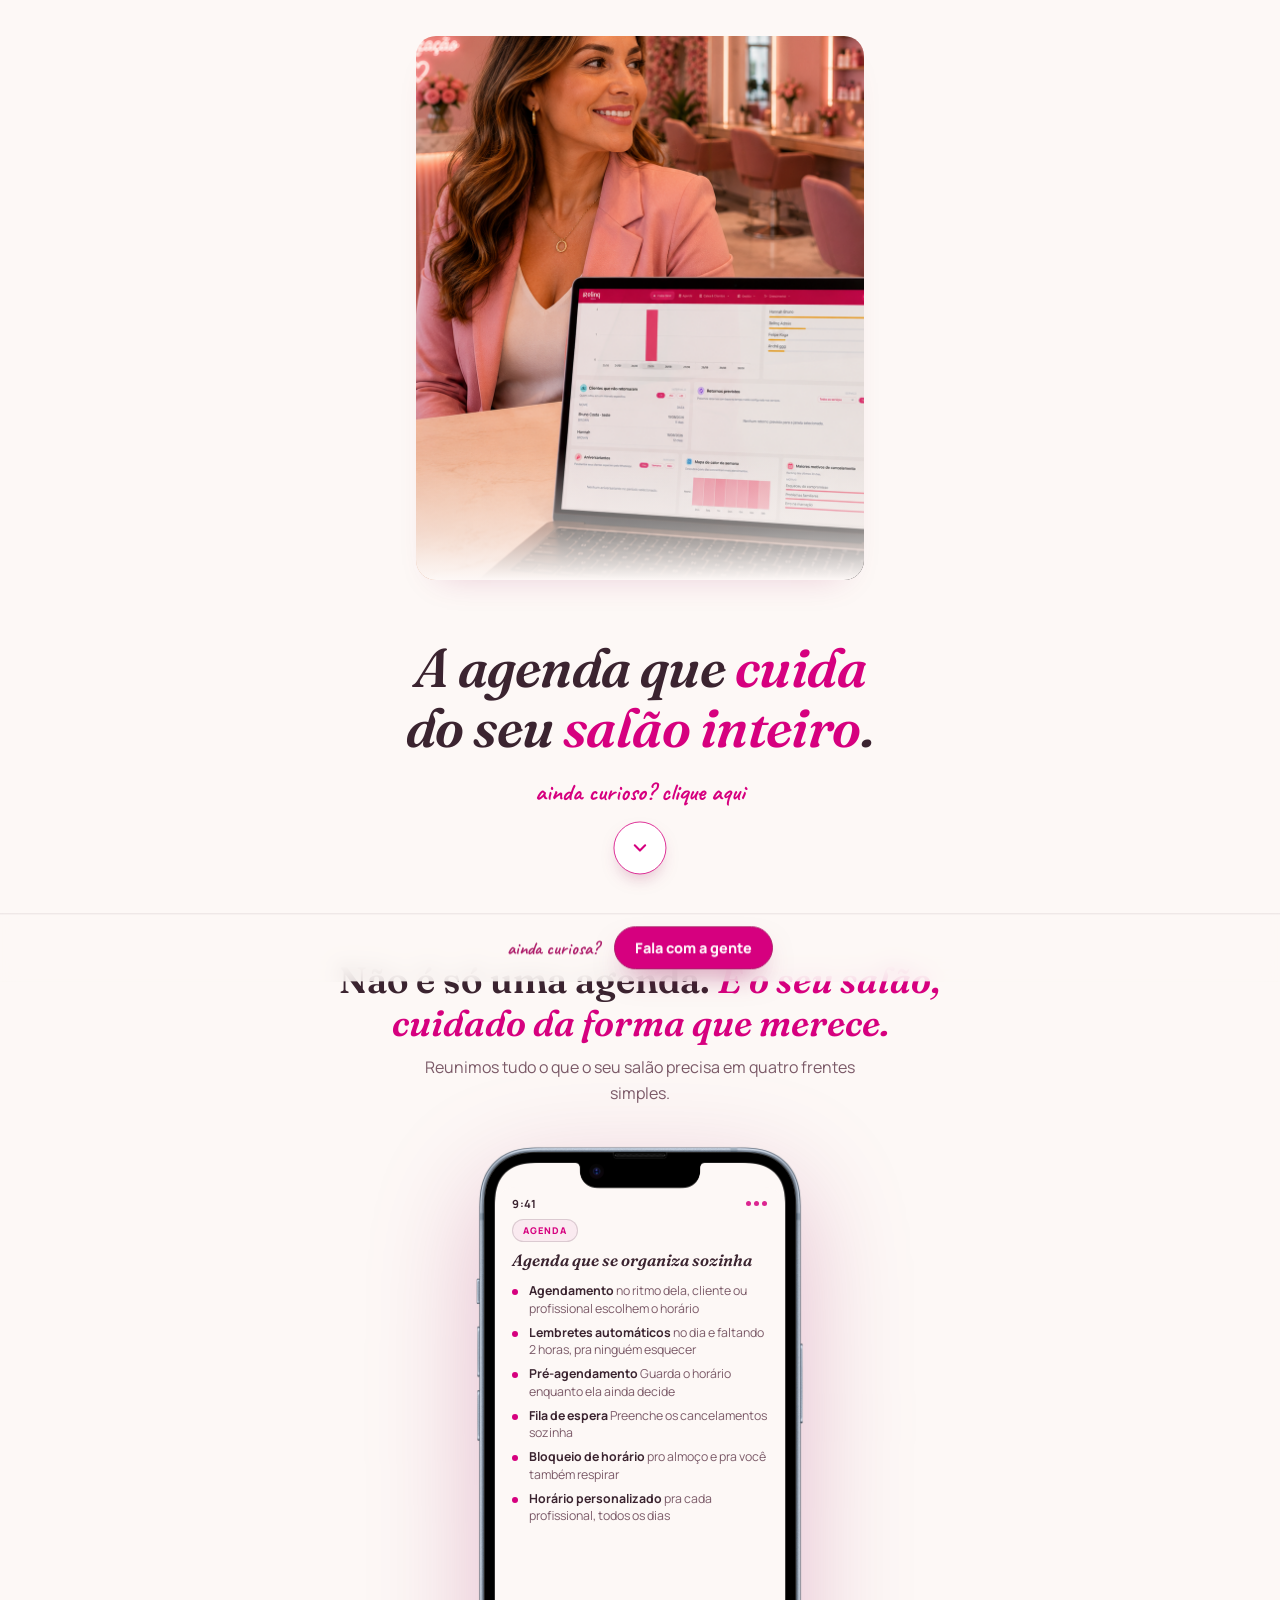
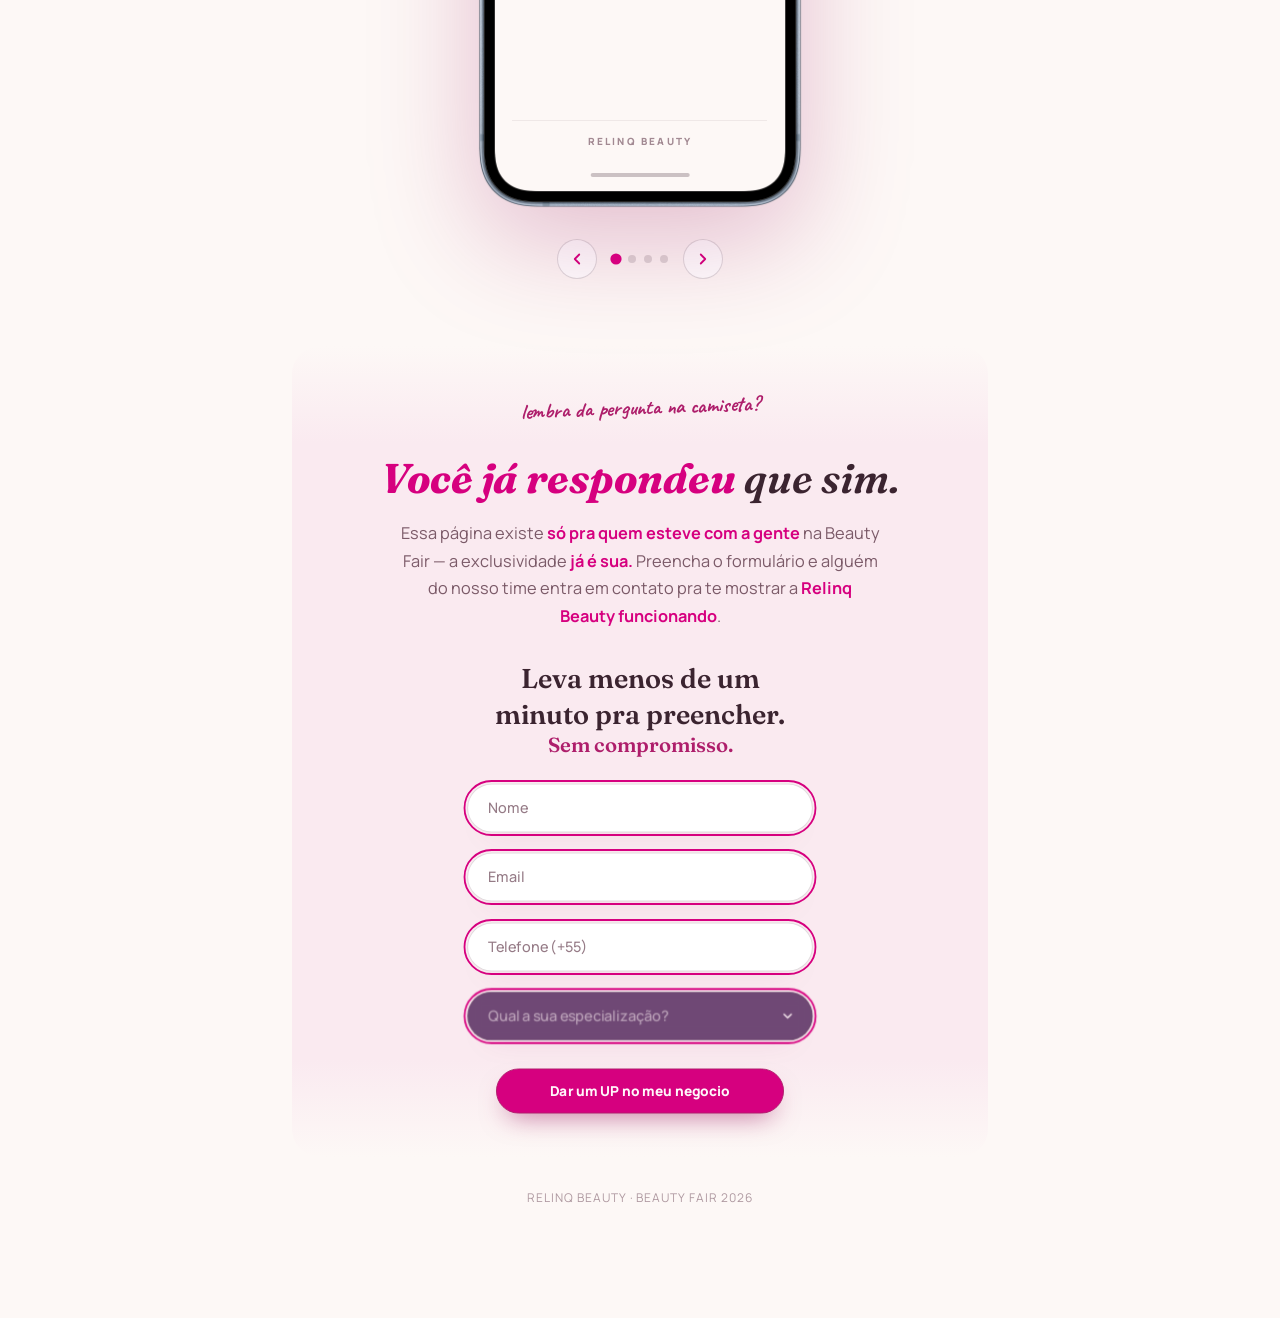
==== index.html @ 8ad6039d "formulario" ====
<!DOCTYPE html>
<html lang="pt-BR">
<head>
  <meta charset="UTF-8">
  <meta name="viewport" content="width=device-width, initial-scale=1.0">
  <title>Tá Curioso?</title>
  <link rel="preconnect" href="https://fonts.googleapis.com">
  <link rel="preconnect" href="https://fonts.gstatic.com" crossorigin>
  <link href="https://fonts.googleapis.com/css2?family=Fraunces:ital,wght@0,500;0,600;0,700;1,500;1,600&family=Caveat:wght@600;700&family=Manrope:wght@400;500;600;700;800&display=swap" rel="stylesheet">
  <link rel="stylesheet" href="style.css">
</head>
<body>

  <!-- ============ HERO ============ -->
  <header class="hero">
    <div class="hero-media">
      <img src="assets/hero.png" alt="Profissional de beleza sorrindo num salão rosa, com o painel da Relinq Beauty aberto no notebook" />
    </div>

    <div class="hero-copy">
      <h1>A agenda que <em>cuida</em> do seu <em>salão inteiro</em>.</h1>

      <div class="scroll-cue-group">
        <p class="scroll-cue-label">ainda curioso? clique aqui</p>
        <button type="button" class="scroll-cue" aria-label="Rolar para a próxima seção">
          <span class="arrow" aria-hidden="true">
            <svg width="26" height="26" viewBox="0 0 24 24" fill="none"><path d="M6 9L12 15L18 9" stroke="currentColor" stroke-width="2.4" stroke-linecap="round" stroke-linejoin="round"/></svg>
          </span>
        </button>
      </div>
    </div>
  </header>

  <div class="page">

    <!-- ============ FEATURES — grade de 4 cartões ============ -->
    <main>
      <section class="features">
        <div class="section-head">
          <h2>Não é só uma agenda. <em>É o seu salão, cuidado da forma que merece.</em></h2>
          <p>Reunimos tudo o que o seu salão precisa em quatro frentes simples. </p>
        </div>

        <div class="phone-wrap">
          <div class="phone" aria-label="Carrossel de telas do app Relinq Beauty">
            <div class="phone-screen">
              <div class="carousel-track">

                <!-- Tela 1 — Agenda -->
                <article class="slide" aria-roledescription="slide" aria-label="1 de 4 — Agenda">
                  <div class="slide-status">
                    <span>9:41</span>
                    <span class="slide-status-dots" aria-hidden="true"><i></i><i></i><i></i></span>
                  </div>
                  <div class="slide-body">
                    <span class="slide-tag">Agenda</span>
                    <h3>Agenda que se organiza sozinha</h3>
                    <ul class="menu-list">
                      <li><span class="dot"></span><span><strong>Agendamento</strong> no ritmo dela, cliente ou profissional escolhem o horário</span></li>
                      <li><span class="dot"></span><span><strong>Lembretes automáticos</strong> no dia e faltando 2 horas, pra ninguém esquecer</span></li>
                      <li><span class="dot"></span><span><strong>Pré-agendamento</strong> Guarda o horário enquanto ela ainda decide</span></li>
                      <li><span class="dot"></span><span><strong>Fila de espera</strong> Preenche os cancelamentos sozinha</span></li>
                      <li><span class="dot"></span><span><strong>Bloqueio de horário</strong> pro almoço e pra você também respirar</span></li>
                      <li><span class="dot"></span><span><strong>Horário personalizado</strong> pra cada profissional, todos os dias</span></li>
                    </ul>
                  </div>
                  <p class="slide-foot">Relinq Beauty</p>
                </article>

                <!-- Tela 2 — Financeiro -->
                <article class="slide" aria-roledescription="slide" aria-label="2 de 4 — Financeiro">
                  <div class="slide-status">
                    <span>9:41</span>
                    <span class="slide-status-dots" aria-hidden="true"><i></i><i></i><i></i></span>
                  </div>
                  <div class="slide-body">
                    <span class="slide-tag">Financeiro</span>
                    <h3>As contas em ordem, sem esforço</h3>
                    <ul class="menu-list">
                      <li><span class="dot"></span><span><strong>Comanda</strong> detalhada, com cada atendimento e forma de pagamento</span></li>
                      <li><span class="dot"></span><span><strong>Fluxo de caixa</strong> sempre à mão, diário, semanal, mensal, sem planilha</span></li>
                      <li><span class="dot"></span><span><strong>Comissão</strong> configurada do seu jeito, com ou sem auxiliar</span></li>
                      <li><span class="dot"></span><span><strong>Preço específico</strong> por profissional, ate no mesmo serviço</span></li>
                      <li><span class="dot"></span><span><strong>Fiado</strong> sem sustos: um aviso automático lembra quem ainda deve</span></li>
                      <li><span class="dot"></span><span><strong>Sinal</strong> cobrado por QR Code, antes mesmo do horário chegar</span></li>
                    </ul>
                  </div>
                  <p class="slide-foot">Relinq Beauty</p>
                </article>

                <!-- Tela 3 — Relacionamento -->
                <article class="slide" aria-roledescription="slide" aria-label="3 de 4 — Relacionamento">
                  <div class="slide-status">
                    <span>9:41</span>
                    <span class="slide-status-dots" aria-hidden="true"><i></i><i></i><i></i></span>
                  </div>
                  <div class="slide-body">
                    <span class="slide-tag">Relacionamento</span>
                    <h3>Uma cliente que se sente cuidada</h3>
                    <ul class="menu-list">
                      <li><span class="dot"></span><span><strong>Histórico completo</strong> de cada cliente</span></li>
                      <li><span class="dot"></span><span><strong>Pedido de avaliação</strong> automático, depois do atendimento, direto no WhatsApp</span></li>
                      <li><span class="dot"></span><span><strong>Aviso de chegada</strong> discreto, sem precisar gritar pelo salão</span></li>
                      <li><span class="dot"></span><span><strong>Cupons</strong> com o nome dela, valor e validade que você escolher</span></li>
                      <li><span class="dot"></span><span><strong>Pacotes de sessões</strong>, sempre com o controle de quanto já foi usado</span></li>
                      <li><span class="dot"></span><span><strong>Fichas e formulários</strong> com assinatura digital, do jeito que preferir</span></li>
                    </ul>
                  </div>
                  <p class="slide-foot">Relinq Beauty</p>
                </article>

                <!-- Tela 4 — Gestão -->
                <article class="slide" aria-roledescription="slide" aria-label="4 de 4 — Gestão">
                  <div class="slide-status">
                    <span>9:41</span>
                    <span class="slide-status-dots" aria-hidden="true"><i></i><i></i><i></i></span>
                  </div>
                  <div class="slide-body">
                    <span class="slide-tag">Gestão</span>
                    <h3>Um salão que cresce sem perder a leveza</h3>
                    <ul class="menu-list">
                      <li><span class="dot"></span><span><strong>Perfis de acesso</strong> pra administradora, profissional e recepção</span></li>
                      <li><span class="dot"></span><span><strong>Controle de estoque</strong>, pra uso interno ou revenda</span></li>
                      <li><span class="dot"></span><span><strong>Relatórios</strong> simples de cancelamento, horário de pico e aniversariantes</span></li>
                      <li><span class="dot"></span><span><strong>Site próprio</strong> pra cliente agendar sem precisar chamar no WhatsApp</span></li>
                      <li><span class="dot"></span><span><strong>Busca rápida</strong> de cliente por nome ou telefone, direto no balcão</span></li>
                    </ul>
                  </div>
                  <p class="slide-foot">Relinq Beauty</p>
                </article>

              </div>
            </div>
            <img class="phone-frame" src="assets/iphoneMockup.png" alt="" aria-hidden="true">
          </div>

          <div class="carousel-controls">
            <button class="carousel-nav prev" type="button" aria-label="Tela anterior">
              <svg viewBox="0 0 24 24" fill="none" aria-hidden="true"><path d="M15 6L9 12L15 18" stroke="currentColor" stroke-width="2.4" stroke-linecap="round" stroke-linejoin="round"/></svg>
            </button>
            <div class="carousel-dots" aria-hidden="true"></div>
            <button class="carousel-nav next" type="button" aria-label="Próxima tela">
              <svg viewBox="0 0 24 24" fill="none" aria-hidden="true"><path d="M9 6L15 12L9 18" stroke="currentColor" stroke-width="2.4" stroke-linecap="round" stroke-linejoin="round"/></svg>
            </button>
          </div>
        </div>
      </section>

      <!-- ============ CLOSING — CTA final + formulário ============ -->
      <section class="closing" id="formulario">
        <p class="script-line">lembra da pergunta na camiseta?</p>
        <h2><em>Você já respondeu</em> que sim.</h2>
        <p>
          Essa página existe <strong>só pra quem esteve com a gente</strong> na Beauty Fair — a exclusividade <strong>já é sua.</strong>
          Preencha o formulário e alguém do nosso time entra em contato pra te mostrar a <strong>Relinq Beauty funcionando</strong>.
        </p>

        <form action="" aria-labelledby="form-title">
          <h3 class="form-title" id="form-title">Leva menos de um minuto pra preencher. <span>Sem compromisso.</span></h3>
          <ul class="form">
            <li><input type="text" placeholder="Nome" class="formField"></li>
            <li>
              <input type="email" placeholder="Email" class="formField" id="campoEmail" autocomplete="email" aria-describedby="erroEmail">
              <p class="formError" id="erroEmail" role="alert">Digite um e-mail válido pra gente conseguir te responder.</p>
            </li>
            <li><input type="tel" inputmode="tel" autocomplete="tel" maxlength="16" placeholder="Telefone (+55)" class="formField" id="campoTelefone"></li>
            <li>
              <div class="combo" id="especializacaoCombo">
                <button type="button" class="formField formSelect is-placeholder" id="especializacao"
                        aria-haspopup="listbox" aria-expanded="false"
                        aria-controls="especializacaoList" aria-label="Qual a sua especialização?">
                  <span class="comboValue">Qual a sua especialização?</span>
                </button>
                <ul class="comboList" id="especializacaoList" role="listbox" aria-label="Especializações" tabindex="-1" hidden>
                  <li class="comboOption" role="option" aria-selected="false" data-value="cabeleireiro">Cabeleireiro(a)</li>
                  <li class="comboOption" role="option" aria-selected="false" data-value="colorista">Colorista</li>
                  <li class="comboOption" role="option" aria-selected="false" data-value="barbeiro">Barbeiro(a)</li>
                  <li class="comboOption" role="option" aria-selected="false" data-value="manicure-pedicure">Manicure / Pedicure</li>
                  <li class="comboOption" role="option" aria-selected="false" data-value="nail-designer">Nail Designer</li>
                  <li class="comboOption" role="option" aria-selected="false" data-value="designer-sobrancelhas">Designer de Sobrancelhas</li>
                  <li class="comboOption" role="option" aria-selected="false" data-value="lash-designer">Lash Designer (extensão de cílios)</li>
                  <li class="comboOption" role="option" aria-selected="false" data-value="maquiador">Maquiador(a)</li>
                  <li class="comboOption" role="option" aria-selected="false" data-value="esteticista">Esteticista</li>
                  <li class="comboOption" role="option" aria-selected="false" data-value="micropigmentador">Micropigmentador(a)</li>
                  <li class="comboOption" role="option" aria-selected="false" data-value="depilador">Depilador(a)</li>
                  <li class="comboOption" role="option" aria-selected="false" data-value="massoterapeuta">Massoterapeuta</li>
                  <li class="comboOption" role="option" aria-selected="false" data-value="terapeuta-capilar">Terapeuta capilar / Tricologista</li>
                  <li class="comboOption" role="option" aria-selected="false" data-value="podologo">Podólogo(a)</li>
                  <li class="comboOption" role="option" aria-selected="false" data-value="trancista">Trancista</li>
                  <li class="comboOption" role="option" aria-selected="false" data-value="designer-penteados">Designer de Penteados</li>
                  <li class="comboOption" role="option" aria-selected="false" data-value="gestor-salao">Dono(a) / Gestor(a) de salão</li>
                  <li class="comboOption" role="option" aria-selected="false" data-value="outro">Outro</li>
                </ul>
                <input type="hidden" name="especializacao" id="especializacaoValor">
              </div>
            </li>
            <li class="especializacao-outro" hidden>
              <input type="text" placeholder="Conta pra gente: qual a sua área?" class="formField" id="especializacao-outro" aria-label="Descreva a sua especialização">
            </li>
          </ul>
          
          <button class="formBtn" type="submit" onclick="enviado(event)">Dar um UP no meu negocio</button>
        </form>
      </section>
    </main>

    <!-- ============ RODAPÉ ============ -->
    <footer class="brand">Relinq Beauty · Beauty Fair 2026</footer>
  </div>

  <!-- ============ STICKY CTA — barra fixa, some/aparece com a hero ============ -->

  <aside class="sticky-cta" aria-label="Chamada para ação">
    <span class="label">ainda curiosa?</span>
    <a class="cta-btn" href="#formulario">Fala com a gente</a>
  </aside>

  <script src="script.js"></script>
</body>
</html>
---- style.css ----
/* ---------- Design tokens (cores, fontes, sombra) ---------- */
:root {
  --paper: #FDF8F6;
  --paper-raised: #FFFFFF;
  --ink: #3B2430;
  --ink-soft: #7B5A68;
  --magenta: #D6007F;
  --magenta-deep: #AE1E6B;
  --rose-surface: #FAEAF0;
  --gold: #C6A06A;
  --line: rgba(59, 36, 48, 0.10);
  --line-strong: rgba(59, 36, 48, 0.16);
  --shadow: 0 16px 34px -22px rgba(148, 0, 79, 0.22);

  --font-display: "Fraunces", "Iowan Old Style", "Palatino Linotype", serif;
  --font-script: "Caveat", "Segoe Script", cursive;
  --font-body: "Manrope", "Segoe UI", system-ui, sans-serif;
}

/* ---------- Tema escuro (automático via SO) ---------- */
@media (prefers-color-scheme: dark) {
  :root {
    --paper: #1B0A13;
    --paper-raised: #26101C;
    --ink: #F8E9EF;
    --ink-soft: #E0B9CB;
    --magenta: #FF4FA0;
    --magenta-deep: #FF7EB6;
    --rose-surface: #33141F;
    --gold: #DDB06D;
    --line: rgba(248, 233, 239, 0.10);
    --line-strong: rgba(248, 233, 239, 0.18);
    --shadow: 0 16px 38px -20px rgba(0, 0, 0, 0.5);
  }
}

/* ---------- Reset & base ---------- */
* {
  box-sizing: border-box;
}

@media (prefers-reduced-motion: no-preference) {
  html {
    scroll-behavior: smooth;
  }
}

body {
  margin: 0;
  background: var(--paper);
  color: var(--ink);
  font-family: var(--font-body);
  -webkit-font-smoothing: antialiased;
  overflow-x: hidden;
}

/* ---------- Barra de rolagem (paleta do site) ---------- */
html {
  scrollbar-width: thin;
  scrollbar-color: var(--magenta) transparent;
}

::-webkit-scrollbar {
  width: 12px;
  height: 12px;
}

::-webkit-scrollbar-thumb {
  background: var(--magenta);
  border-radius: 999px;
  border: 3px solid transparent;
  background-clip: padding-box;
}

::-webkit-scrollbar-thumb:hover {
  background: var(--magenta-deep);
}

.page {
  max-width: 640px;
  margin: 0 auto;
  padding: 0 1.4rem 6.5rem;
  position: relative;
}

a {
  color: inherit;
}

/* ---------- Hero ---------- */
/* Ocupa exatamente uma tela (100svh) em qualquer aparelho: imagem em cima, título + seta embaixo. */
.hero {
  position: relative;
  width: 100%;
  height: 100vh;          /* fallback p/ navegadores sem svh */
  height: 100svh;
  display: flex;
  flex-direction: column;
  align-items: center;
  text-align: center;
  background: var(--paper);
  overflow: hidden;
}

/* imagem retrato: largura total no mobile, cartão centrado no desktop; encolhe se o título precisar de espaço */
.hero-media {
  position: relative;
  flex: 0 1 auto;
  width: 100%;
  height: 58vh;
  height: 58svh;
  min-height: 0;
  overflow: hidden;
}

.hero-media img {
  width: 100%;
  height: 100%;
  object-fit: cover;
  object-position: center 60%;
  display: block;
}

/* a imagem se dissolve no fundo da página */
.hero-media::after {
  content: "";
  position: absolute;
  left: 0;
  right: 0;
  bottom: 0;
  height: 24%;
  background: linear-gradient(
    to bottom,
    color-mix(in srgb, var(--paper) 0%, transparent) 0%,
    color-mix(in srgb, var(--paper) 55%, transparent) 62%,
    var(--paper) 100%
  );
  pointer-events: none;
}

/* preenche o espaço livre e não encolhe: título e seta sempre cabem; quem cede espaço é a imagem */
.hero-copy {
  position: relative;
  z-index: 2;
  flex: 1 0 auto;
  min-height: 0;
  width: 100%;
  max-width: 720px;
  margin: 0 auto;
  padding: clamp(1.1rem, 3.5vh, 2.6rem) 1.4rem calc(1.2rem + env(safe-area-inset-bottom));
  display: flex;
  flex-direction: column;
  align-items: center;
}

.hero h1 {
  font-family: var(--font-display);
  font-weight: 600;
  font-style: italic;
  /* min(…,8.2vh) só entra em telas muito baixas p/ o título não empurrar a seta pra fora */
  font-size: clamp(2.3rem, min(8vw, 8.2vh), 3.4rem);
  line-height: 1.1;
  letter-spacing: -0.01em;
  max-width: 16ch;
  margin: auto 0 0;
  text-wrap: balance;
  color: var(--ink);
}

.hero h1 em {
  color: var(--magenta);
  font-style: italic;
}

@media (prefers-reduced-motion: no-preference) {
  .hero-copy > * {
    animation: hero-in 0.7s cubic-bezier(0.16, 1, 0.3, 1) both;
  }

  .scroll-cue{
    scale: 0.8;
  }

  .scroll-cue .arrow {
    animation: bob 1.8s ease-in-out infinite;
  }
}

@keyframes hero-in {
  from {
    opacity: 0;
    transform: translateY(14px);
  }

  to {
    opacity: 1;
    transform: translateY(0);
  }
}

@keyframes bob {
  0%,
  100% {
    transform: translateY(0);
  }

  50% {
    transform: translateY(5px);
  }
}

/* seta que rola para a próxima seção — ancorada no pé da tela */
.scroll-cue-group {
  margin-top: auto;
  display: flex;
  flex-direction: column;
  align-items: center;
  gap: clamp(0.4rem, 1.6vw, 0.7rem);
}

.scroll-cue-label {
  margin: 0;
  font-family: var(--font-script);
  font-weight: 700;
  font-size: clamp(1.15rem, 4.6vw, 1.5rem);
  line-height: 1;
  color: var(--magenta);
}

.scroll-cue {
  display: inline-flex;
  align-items: center;
  justify-content: center;
  width: clamp(3.4rem, 12vw, 4.1rem);
  height: clamp(3.4rem, 12vw, 4.1rem);
  padding: 0;
  border: 1.5px solid var(--magenta);
  border-radius: 100px;
  background: var(--paper-raised);
  color: var(--magenta);
  cursor: pointer;
  box-shadow: 0 10px 26px -12px rgba(148, 0, 79, 0.4), var(--shadow);
  transition: transform 0.25s ease, color 0.25s ease, box-shadow 0.25s ease;
  -webkit-tap-highlight-color: transparent;
}

.scroll-cue:hover,
.scroll-cue:focus-visible {
  transform: translateY(3px);
  color: var(--magenta-deep);
  box-shadow: 0 14px 30px -12px rgba(148, 0, 79, 0.5), var(--shadow);
}

.scroll-cue:focus-visible {
  outline: 2px solid var(--gold);
  outline-offset: 4px;
}

.scroll-cue .arrow {
  display: inline-flex;
}

.script-line {
  font-family: var(--font-script);
  font-weight: 700;
  font-size: clamp(1.6rem, 6vw, 2.1rem);
  color: var(--magenta);
  margin: 0 0 0.3rem;
  transform: rotate(-2deg);
  scale: 1.3;
}

/* ---------- Section shared ---------- */
section {
  padding: 2.6rem 0;
}

.section-head {
  text-align: center;
  margin-bottom: 2rem;
}

.section-head h2 {
  font-family: var(--font-display);
  font-weight: 600;
  font-size: clamp(1.7rem, 5.5vw, 2.3rem);
  line-height: 1.15;
  margin: 0.5rem 0 0.7rem;
  text-wrap: balance;
}

.section-head h2 em {
  color: var(--magenta);
  font-style: italic;
}

.section-head p {
  color: var(--ink-soft);
  font-size: 1rem;
  line-height: 1.6;
  max-width: 30rem;
  margin: 0 auto;
}

/* ---------- Showcase: iPhone + carrossel de telas ---------- */
.phone-wrap {
  display: flex;
  flex-direction: column;
  align-items: center;
  gap: 1.4rem;
  opacity: 0;
  transform: translateY(16px);
  transition: opacity 0.7s ease, transform 0.6s cubic-bezier(0.16, 1, 0.3, 1);
}

.phone-wrap.is-visible {
  opacity: 1;
  transform: translateY(0);
}

@media (prefers-reduced-motion: reduce) {
  .phone-wrap {
    opacity: 1;
    transform: none;
    transition: none;
  }
}

.phone {
  position: relative;
  width: clamp(244px, 74vw, 320px);
  aspect-ratio: 1370 / 2732;
  filter: drop-shadow(0 34px 54px rgba(148, 0, 79, 0.24));
}

/* fundo cor-papel atrás da tela: preenche os cantos superiores ao redor do notch */
.phone::before {
  content: "";
  position: absolute;
  top: 3.4%;
  left: 6.6%;
  right: 6.6%;
  bottom: 3.4%;
  z-index: 0;
  border-radius: 12% / 6%;
  background: var(--paper);
}

.phone-frame {
  position: absolute;
  inset: 0;
  width: 100%;
  height: 100%;
  z-index: 3;
  pointer-events: none;
  -webkit-user-select: none;
  user-select: none;
}

/* buraco transparente da tela no PNG: medido em ~7.3% lat., 7.36% topo, 3.7% base */
.phone-screen {
  position: absolute;
  top: 7.2%;
  left: 7.3%;
  right: 7.37%;
  bottom: 3.7%;
  z-index: 1;
  overflow: hidden;
  border-radius: 7% / 3.4%;
  background: var(--paper);
}

/* indicador "home" do iOS — dá acabamento à tela */
.phone-screen::after {
  content: "";
  position: absolute;
  left: 50%;
  bottom: 2.4%;
  transform: translateX(-50%);
  width: 34%;
  height: 4px;
  border-radius: 100px;
  background: var(--ink);
  opacity: 0.26;
  pointer-events: none;
  z-index: 2;
}

.carousel-track {
  display: flex;
  height: 100%;
  overflow-x: auto;
  overflow-y: hidden;
  scroll-snap-type: x mandatory;
  -webkit-overflow-scrolling: touch;
  scrollbar-width: none;
  overscroll-behavior-x: contain;
}

.carousel-track::-webkit-scrollbar {
  display: none;
}

.slide {
  flex: 0 0 100%;
  width: 100%;
  height: 100%;
  scroll-snap-align: start;
  scroll-snap-stop: always;
  overflow-y: auto;
  scrollbar-width: none;
  background: var(--paper);
  color: var(--ink);
  display: flex;
  flex-direction: column;
}

.slide::-webkit-scrollbar {
  display: none;
}

.slide-status {
  flex-shrink: 0;
  display: flex;
  align-items: center;
  justify-content: space-between;
  padding: 0.55rem 1.1rem 0.1rem;
  font-size: 0.7rem;
  font-weight: 700;
  letter-spacing: 0.02em;
  color: var(--ink);
}

.slide-status-dots {
  display: inline-flex;
  gap: 3px;
}

.slide-status-dots i {
  display: block;
  width: 5px;
  height: 5px;
  border-radius: 50%;
  background: var(--magenta);
  opacity: 0.85;
}

.slide-body {
  padding: 0.3rem 1.1rem 1.75rem;
}

.slide-tag {
  display: inline-block;
  font-size: 0.58rem;
  font-weight: 800;
  letter-spacing: 0.1em;
  text-transform: uppercase;
  color: var(--magenta);
  background: var(--rose-surface);
  border: 1px solid var(--line-strong);
  padding: 0.26rem 0.62rem;
  border-radius: 100px;
}

.slide-body h3 {
  font-family: var(--font-display);
  font-style: italic;
  font-weight: 600;
  font-size: 1.02rem;
  line-height: 1.18;
  margin: 0.55rem 0 0.75rem;
  color: var(--ink);
}

.slide .menu-list {
  gap: 0.44rem;
}

.slide .menu-list li {
  font-size: 0.77rem;
  line-height: 1.4;
}

/* rodapé da tela: só aparece onde sobra espaço (telas maiores) */
.slide-foot {
  display: none;
  margin: auto 1.1rem 0;
  padding: 0.8rem 0 2.7rem;
  border-top: 1px solid var(--line);
  text-align: center;
  font-size: 0.62rem;
  font-weight: 800;
  letter-spacing: 0.22em;
  text-transform: uppercase;
  color: var(--ink-soft);
  opacity: 0.7;
}

@media (min-width: 600px) {
  .slide-foot {
    display: block;
  }
}

/* ---------- Controles do carrossel ---------- */
.carousel-controls {
  display: flex;
  align-items: center;
  gap: 0.95rem;
}

.carousel-dots {
  display: flex;
  gap: 0.5rem;
}

.carousel-dots button {
  width: 8px;
  height: 8px;
  padding: 0;
  border: none;
  border-radius: 50%;
  background: var(--line-strong);
  cursor: pointer;
  transition: transform 0.25s ease, background 0.25s ease;
}

.carousel-dots button[aria-current="true"] {
  background: var(--magenta);
  transform: scale(1.4);
}

.carousel-nav {
  display: inline-flex;
  align-items: center;
  justify-content: center;
  width: 2.5rem;
  height: 2.5rem;
  padding: 0;
  border: 1px solid var(--line-strong);
  border-radius: 100px;
  background: var(--paper-raised);
  color: var(--magenta);
  cursor: pointer;
  box-shadow: var(--shadow);
  transition: transform 0.2s ease, color 0.2s ease;
  -webkit-tap-highlight-color: transparent;
}

.carousel-nav svg {
  width: 18px;
  height: 18px;
}

.carousel-nav:hover {
  transform: translateY(-2px);
  color: var(--magenta-deep);
}

.carousel-nav:active {
  transform: translateY(0) scale(0.94);
}

.carousel-nav:focus-visible {
  outline: 2px solid var(--gold);
  outline-offset: 3px;
}

.menu-list {
  list-style: none;
  margin: 0;
  padding: 0;
  display: grid;
  gap: 0.55rem;
}

.menu-list li {
  display: flex;
  gap: 0.65rem;
  align-items: flex-start;
  font-size: 0.94rem;
  line-height: 1.5;
  color: var(--ink-soft);
}

.menu-list li .dot {
  width: 6px;
  height: 6px;
  border-radius: 50%;
  background: var(--magenta);
  margin-top: 0.55em;
  flex-shrink: 0;
}

.menu-list li strong {
  color: var(--ink);
  font-weight: 700;
}

/* ---------- Closing ---------- */
.closing {
  text-align: center;
  background: linear-gradient(180deg, transparent, var(--rose-surface) 12%, var(--rose-surface) 88%, transparent);
  border-radius: 28px;
  padding: 3rem 1.6rem 2.6rem;
  margin-top: 1rem;
}

.closing .script-line {
  color: var(--magenta-deep);
}

.closing h2 {
  font-family: var(--font-display);
  font-style: italic;
  font-weight: 600;
  font-size: clamp(1.9rem, 7vw, 2.6rem);
  margin: 0.4rem 0 1rem;
  text-wrap: balance;
}

.closing h2 em {
  color: var(--magenta);
  font-weight: 700;
  font-style: italic;
}

.closing p {
  color: var(--ink-soft);
  font-size: 1.02rem;
  line-height: 1.7;
  max-width: 30rem;
  margin: 0 auto 1.9rem;
}

.closing p strong {
  color: var(--magenta);
  font-weight: 700;
}

.cta-btn {
  display: inline-flex;
  align-items: center;
  gap: 0.55rem;
  background: var(--magenta);
  color: #FFF6FA;
  font-family: var(--font-body);
  font-weight: 800;
  font-size: 1.02rem;
  padding: 1rem 1.9rem;
  border-radius: 100px;
  text-decoration: none;
  border: 1px solid var(--magenta-deep);
  box-shadow: 0 14px 30px -12px rgba(148, 0, 79, 0.55);
  transition: transform 0.2s ease, box-shadow 0.2s ease;
}

.cta-btn:hover {
  transform: translateY(-2px);
  box-shadow: 0 18px 34px -12px rgba(148, 0, 79, 0.6);
}

.cta-btn:active {
  transform: translateY(0) scale(0.97);
  box-shadow: 0 10px 22px -12px rgba(148, 0, 79, 0.5);
}

.cta-btn:focus-visible {
  outline: 3px solid var(--gold);
  outline-offset: 3px;
}

.closing .form-title {
  font-family: var(--font-display);
  font-weight: 600;
  font-size: clamp(1.35rem, 4.5vw, 1.7rem);
  line-height: 1.3;
  color: var(--ink);
  max-width: 22rem;
  margin: 0.9rem auto 0.4rem;
  text-wrap: balance;
}

.closing .form-title span {
  display: block;
  font-size: 0.75em;
  color: var(--magenta-deep);
}

/* ---------- Sticky CTA ---------- */
.sticky-cta {
  position: fixed;
  left: 0;
  right: 0;
  bottom: 0;
  z-index: 20;
  display: flex;
  align-items: center;
  justify-content: center;
  gap: 0.9rem;
  padding: 0.75rem 1rem calc(0.75rem + env(safe-area-inset-bottom));
  background: color-mix(in srgb, var(--paper) 82%, transparent);
  backdrop-filter: blur(10px);
  border-top: 1px solid var(--line);
  transform: translateY(120%);
  transition: transform 0.35s cubic-bezier(0.16, 1, 0.3, 1);
}

.sticky-cta.is-visible {
  transform: translateY(0);
}

@media (prefers-reduced-motion: reduce) {
  .sticky-cta {
    transition: none;
  }
}

.sticky-cta .label {
  font-family: var(--font-script);
  font-weight: 700;
  font-size: 1.15rem;
  color: var(--magenta-deep);
  white-space: nowrap;
}

.sticky-cta .cta-btn {
  padding: 0.68rem 1.25rem;
  font-size: 0.9rem;
}

/* ---------- Rodapé ---------- */
footer.brand {
  text-align: center;
  padding: 2rem 0 0.5rem;
  font-size: 0.75rem;
  letter-spacing: 0.08em;
  text-transform: uppercase;
  color: var(--ink-soft);
  opacity: 0.6;
}

/* ---------- Responsivo (tablet e desktop) ---------- */
@media (min-width: 640px) {
  .page {
    padding-left: 2rem;
    padding-right: 2rem;
  }

  .phone {
    width: clamp(280px, 42vw, 340px);
  }

  /* a imagem retrato vira um cartão centrado, respeitando a proporção */
  .hero-media {
    width: min(84vw, 26rem);
    height: min(66svh, 32rem);
    max-height: 32rem;
    margin-top: clamp(1.5rem, 4vh, 2.75rem);
    border-radius: 20px;
    box-shadow: var(--shadow);
  }

  .hero-media img {
    object-position: center 55%;
  }

  .hero-copy {
    padding-top: clamp(1.8rem, 4vh, 2.75rem);
  }

  /* em telas altas, o título centra no espaço livre e a seta fica no pé */
  .hero h1 {
    margin-top: auto;
  }
}

@media (min-width: 900px) {
  .page {
    max-width: 760px;
  }

  .hero-media {
    width: min(46vw, 28rem);
    height: min(68svh, 34rem);
    max-height: 34rem;
  }

  section {
    padding: 3.2rem 0;
  }
}

/* ---------- Formulário (closing) ---------- */
.closing .form {
  list-style: none;
  margin: 1.4rem auto 0;
  padding: 0;
  max-width: 24rem;
  display: flex;
  flex-direction: column;
  gap: 15px;
  text-align: left;
}

.formField {
  width: 100%;
  padding: 0.95rem 1.4rem;
  font-family: var(--font-body);
  font-size: 1rem;
  font-weight: 500;
  color: pink;
  background: var(--paper-raised);
  border: 1px solid var(--line-strong);
  border-radius: 100px;
  box-shadow: var(--shadow);
  transition: outline-color 0.18s ease, border-color 0.18s ease;
  -webkit-appearance: none;
  appearance: none;
  scale: 0.9;
  /* contorno rosa padrão, no tom da paleta.
     largura fixa em 2px; só a cor muda entre os estados (sem "pulo") */
  outline: 2px solid var(--magenta);
  outline-offset: 2px;
}

.formField::placeholder {
  color: var(--ink-soft);
  opacity: 0.8;
}

/* mouse em cima: contorno bem estridente (rosa neon, mais grosso) */
.formField:hover {
  outline: 3px solid #ff1cc4;
  outline-offset: 2px;
}

/* campo selecionado: contorno um pouco mais claro que o padrão.
   vem depois do :hover, então vence quando o campo está focado e sob o mouse */
.formField:focus {
  outline: 2px solid color-mix(in srgb, var(--magenta) 55%, rgb(121, 1, 105));
  outline-offset: 2px;
}

/* ---- Campo com erro de validação (ex.: e-mail inválido) ---- */
/* mensagem: começa colapsada e "abre um espaço" entre os campos ao aparecer */
.closing .form .formError {
  margin: 0 1.4rem;
  max-height: 0;
  overflow: hidden;
  opacity: 0;
  color: #ff2036;
  font-family: var(--font-body);
  font-size: 0.85rem;
  font-weight: 700;
  line-height: 1.35;
  transition: max-height 0.28s ease, opacity 0.24s ease, margin-top 0.28s ease;
}

.closing .form li.has-error .formError {
  max-height: 5.5rem;
  margin-top: 8px;
  opacity: 1;
}

/* campo em si fica vermelho enquanto o erro está ativo (vermelho puro,
   destacado do rosa da paleta; contorno mais grosso pra chamar atenção) */
.closing .form li.has-error .formField,
.closing .form li.has-error .formField:hover,
.closing .form li.has-error .formField:focus {
  color: #ff5a68;
  border-color: #ff2036;
  outline: 3px solid #ff2036;
  outline-offset: 2px;
}

.closing .form li.has-error .formField::placeholder {
  color: color-mix(in srgb, #ff2036 72%, transparent);
}

/* Nova tentativa com o e-mail ainda inválido: o campo dá um "tranco" rápido
   de escala (volta pro 0.9 de base) e o texto de erro, que já está na tela,
   pisca num vermelho mais claro com brilho. Disparado pela classe .is-retry
   reaplicada via JS. */
@keyframes erro-pulso {
  0%   { scale: 0.9; }
  35%  { scale: 0.965; }
  70%  { scale: 0.9; }
}

@keyframes erro-brilho {
  0%, 100% {
    color: #ff2036;
    text-shadow: none;
  }
  40% {
    color: #ff8a94;
    text-shadow: 0 0 14px rgba(255, 90, 104, 0.85);
  }
}

.closing .form li.has-error.is-retry .formField {
  animation: erro-pulso 0.42s ease;
}

.closing .form li.has-error.is-retry .formError {
  animation: erro-brilho 0.55s ease;
}

@media (prefers-reduced-motion: reduce) {
  .closing .form li.has-error.is-retry .formField,
  .closing .form li.has-error.is-retry .formError {
    animation: none;
  }
}

/* ---------- Combobox de especialização (custom, translúcido) ---------- */
/* a escala 0.9 dos campos vai no wrapper, pra lista abrir alinhada ao botão */
.combo {
  position: relative;
  z-index: 1;
  scale: 0.9;
}

/* enquanto aberto, a janela precisa passar por cima do botão de envio e do rodapé */
.combo.is-open {
  z-index: 40;
}

/* botão do combo: mesmo pill dos campos, em roxo-escuro translúcido */
.formSelect.formField {
  scale: 1;
  display: flex;
  align-items: center;
  text-align: left;
  cursor: pointer;
  color: #F8E9EF;
  background-color: color-mix(in srgb, #3a0b46 72%, transparent);
  -webkit-backdrop-filter: blur(8px);
  backdrop-filter: blur(8px);
  padding-right: 3rem;
  background-image: url("data:image/svg+xml,%3Csvg xmlns='http://www.w3.org/2000/svg' viewBox='0 0 24 24' fill='none' stroke='%23F8E9EF' stroke-width='2.4' stroke-linecap='round' stroke-linejoin='round'%3E%3Cpath d='M6 9l6 6 6-6'/%3E%3C/svg%3E");
  background-repeat: no-repeat;
  background-position: right 1.2rem center;
  background-size: 1rem;
}

.comboValue {
  display: block;
  overflow: hidden;
  text-overflow: ellipsis;
  white-space: nowrap;
}

/* enquanto nada foi escolhido, o texto fica com ar de placeholder */
.formSelect.is-placeholder .comboValue {
  color: color-mix(in srgb, #F8E9EF 60%, transparent);
}

/* a janela de seleção: translúcida, com blur, e texto sempre legível */
.comboList {
  position: absolute;
  left: 0;
  right: 0;
  top: calc(100% + 6px);
  z-index: 30;
  margin: 0;
  padding: 6px;
  list-style: none;
  max-height: 264px;
  overflow-y: auto;
  -webkit-overflow-scrolling: touch;
  background-color: color-mix(in srgb, #2c0736 82%, transparent);
  -webkit-backdrop-filter: blur(18px) saturate(1.4);
  backdrop-filter: blur(18px) saturate(1.4);
  border: 1px solid color-mix(in srgb, #F8E9EF 22%, transparent);
  border-radius: 20px;
  box-shadow: 0 22px 46px -18px rgba(20, 0, 30, 0.7);
  scrollbar-width: thin;
  scrollbar-color: color-mix(in srgb, #F8E9EF 40%, transparent) transparent;
}

.comboList[hidden] {
  display: none;
}

/* abre pra cima quando não há espaço abaixo */
.comboList--up {
  top: auto;
  bottom: calc(100% + 6px);
}

.comboList::-webkit-scrollbar {
  width: 8px;
}

.comboList::-webkit-scrollbar-thumb {
  background: color-mix(in srgb, #F8E9EF 30%, transparent);
  border-radius: 999px;
}

@media (prefers-reduced-motion: no-preference) {
  .comboList {
    transform-origin: top center;
    animation: comboIn 0.16s ease;
  }
}

@keyframes comboIn {
  from {
    opacity: 0;
    transform: translateY(-4px);
  }
}

.comboOption {
  padding: 0.7rem 0.9rem;
  border-radius: 12px;
  color: #F8E9EF;
  font-size: 0.95rem;
  font-weight: 500;
  line-height: 1.3;
  cursor: pointer;
  /* a sombra garante contraste mesmo com o fundo translúcido */
  text-shadow: 0 1px 2px rgba(0, 0, 0, 0.45);
  transition: background-color 0.12s ease;
}

.comboOption:hover,
.comboOption.is-active {
  background-color: color-mix(in srgb, #F8E9EF 18%, transparent);
}

.comboOption[aria-selected="true"] {
  background-color: color-mix(in srgb, #F8E9EF 12%, transparent);
  font-weight: 700;
}

/* "Outro" separado do resto da lista */
.comboOption[data-value="outro"] {
  margin-top: 4px;
  padding-top: 0.8rem;
  border-top: 1px solid color-mix(in srgb, #F8E9EF 16%, transparent);
  font-weight: 700;
}

/* campo livre que aparece ao escolher "Outro" */
.especializacao-outro[hidden] {
  display: none;
}

/* botão de envio: mesmo pill magenta do .cta-btn, alinhado à largura dos campos */
.closing form button[type="submit"] {
  display: block;
  width: 100%;
  max-width: 20rem;
  margin: 1.4rem auto 0;
  padding: 0.85rem 1.6rem;
  font-family: var(--font-body);
  font-weight: 800;
  font-size: 0.95rem;
  color: #FFF6FA;
  background: var(--magenta);
  border: 1px solid var(--magenta-deep);
  border-radius: 100px;
  box-shadow: 0 14px 30px -12px rgba(148, 0, 79, 0.55);
  cursor: pointer;
  scale: 0.9;
  -webkit-appearance: none;
  appearance: none;
  transition: transform 0.2s ease, box-shadow 0.2s ease;
}

.closing form button[type="submit"]:hover {
  transform: translateY(-2px);
  box-shadow: 0 18px 34px -12px rgba(148, 0, 79, 0.6);
}

.closing form button[type="submit"]:active {
  transform: translateY(0) scale(0.97);
  box-shadow: 0 10px 22px -12px rgba(148, 0, 79, 0.5);
}

.closing form button[type="submit"]:focus-visible {
  outline: 3px solid var(--gold);
  outline-offset: 3px;
}

/* ============ CONFIRMAÇÃO DE ENVIO — retângulo central ============ */
.enviado-overlay {
  position: fixed;
  inset: 0;
  z-index: 100;
  display: flex;
  align-items: center;
  justify-content: center;
  padding: 24px;
  background: rgba(20, 8, 14, 0.58);
  -webkit-backdrop-filter: blur(4px);
  backdrop-filter: blur(4px);
  opacity: 0;
  transition: opacity 0.28s ease;
}

.enviado-overlay.is-visible {
  opacity: 1;
}

.enviado-card {
  width: 100%;
  max-width: 420px;
  padding: 32px 28px;
  text-align: center;
  background: var(--paper-raised);
  color: var(--ink);
  border: 1px solid var(--line-strong);
  border-radius: 28px;
  box-shadow: var(--shadow);
  transform: translateY(10px) scale(0.98);
  transition: transform 0.28s ease;
}

.enviado-overlay.is-visible .enviado-card {
  transform: translateY(0) scale(1);
}

.enviado-title {
  margin: 0 0 14px;
  font-family: var(--font-display);
  font-size: 1.25rem;
  line-height: 1.3;
  color: var(--magenta);
}

.enviado-title em {
  font-style: normal;
  color: var(--magenta-deep);
}

.enviado-hint {
  margin: 0 0 18px;
  font-size: 0.95rem;
  color: var(--ink-soft);
}

.enviado-more {
  display: inline-block;
  padding: 12px 26px;
  border-radius: 100px;
  background: var(--magenta);
  color: #fff;
  font-weight: 700;
  text-decoration: none;
  transition: transform 0.2s ease, box-shadow 0.2s ease, background 0.2s ease;
}

.enviado-more:hover {
  background: var(--magenta-deep);
  transform: translateY(-2px);
  box-shadow: 0 14px 30px -12px rgba(148, 0, 79, 0.55);
}

.enviado-more:focus-visible {
  outline: 3px solid var(--gold);
  outline-offset: 3px;
}

@media (prefers-color-scheme: dark) {
  .enviado-overlay {
    background: rgba(0, 0, 0, 0.66);
  }

  .enviado-card {
    background: color-mix(in srgb, var(--paper-raised) 80%, #fff);
    border-color: var(--magenta-deep);
  }
}

@media (prefers-reduced-motion: reduce) {
  .enviado-overlay,
  .enviado-card {
    transition: none;
  }
}
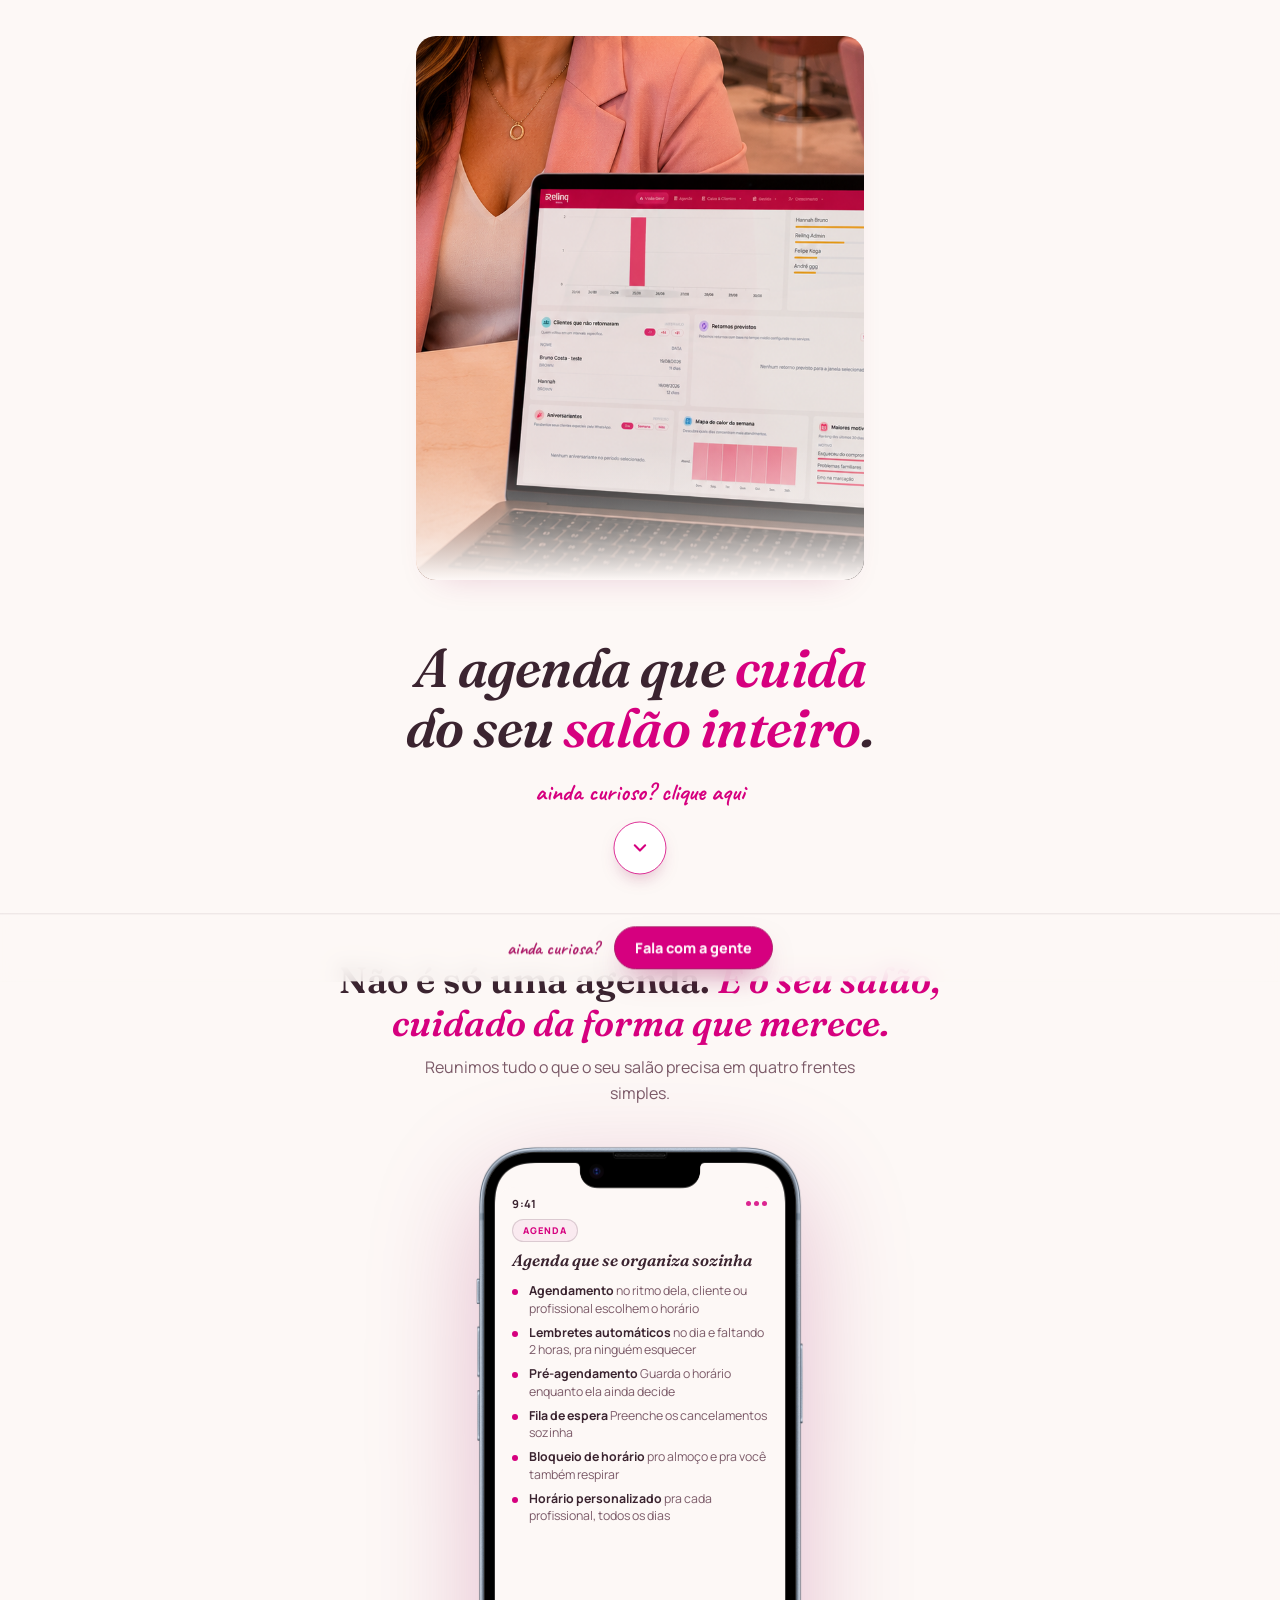
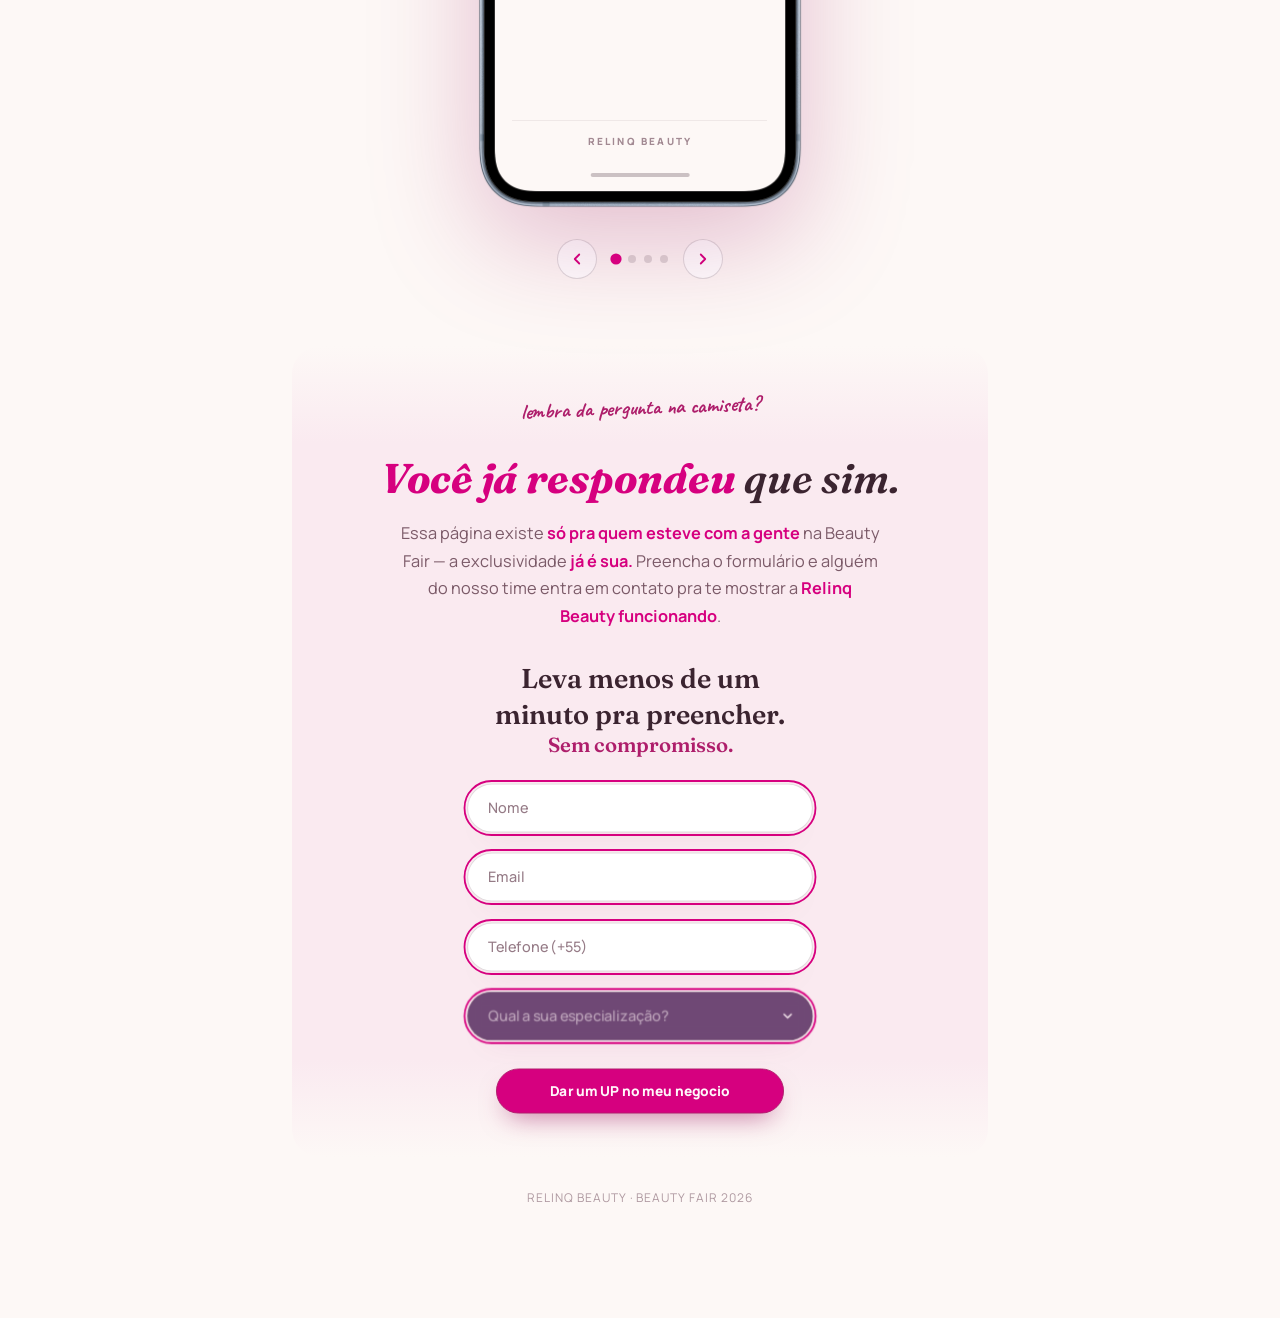
==== commit 43c97908: "reajustes no mockup hero e combobox" ====
--- a/index.html
+++ b/index.html
@@ -14,7 +14,7 @@
   <!-- ============ HERO ============ -->
   <header class="hero">
     <div class="hero-media">
-      <img src="assets/hero.png" alt="Profissional de beleza sorrindo num salão rosa, com o painel da Relinq Beauty aberto no notebook" />
+      <img src="assets/hero (Editado).png" alt="Profissional de beleza sorrindo num salão rosa, com o painel da Relinq Beauty aberto no notebook" />
     </div>
 
     <div class="hero-copy">
@@ -172,23 +172,15 @@
                   <span class="comboValue">Qual a sua especialização?</span>
                 </button>
                 <ul class="comboList" id="especializacaoList" role="listbox" aria-label="Especializações" tabindex="-1" hidden>
-                  <li class="comboOption" role="option" aria-selected="false" data-value="cabeleireiro">Cabeleireiro(a)</li>
-                  <li class="comboOption" role="option" aria-selected="false" data-value="colorista">Colorista</li>
-                  <li class="comboOption" role="option" aria-selected="false" data-value="barbeiro">Barbeiro(a)</li>
+                  <li class="comboOption" role="option" aria-selected="false" data-value="gestor-salao">Dona / Gestora de salão</li>
+                  <li class="comboOption" role="option" aria-selected="false" data-value="cabeleireiro">Cabeleireira</li>
                   <li class="comboOption" role="option" aria-selected="false" data-value="manicure-pedicure">Manicure / Pedicure</li>
                   <li class="comboOption" role="option" aria-selected="false" data-value="nail-designer">Nail Designer</li>
                   <li class="comboOption" role="option" aria-selected="false" data-value="designer-sobrancelhas">Designer de Sobrancelhas</li>
-                  <li class="comboOption" role="option" aria-selected="false" data-value="lash-designer">Lash Designer (extensão de cílios)</li>
-                  <li class="comboOption" role="option" aria-selected="false" data-value="maquiador">Maquiador(a)</li>
+                  <li class="comboOption" role="option" aria-selected="false" data-value="lash-designer">Lash Designer</li>
+                  <li class="comboOption" role="option" aria-selected="false" data-value="maquiador">Maquiadora</li>
                   <li class="comboOption" role="option" aria-selected="false" data-value="esteticista">Esteticista</li>
-                  <li class="comboOption" role="option" aria-selected="false" data-value="micropigmentador">Micropigmentador(a)</li>
-                  <li class="comboOption" role="option" aria-selected="false" data-value="depilador">Depilador(a)</li>
-                  <li class="comboOption" role="option" aria-selected="false" data-value="massoterapeuta">Massoterapeuta</li>
-                  <li class="comboOption" role="option" aria-selected="false" data-value="terapeuta-capilar">Terapeuta capilar / Tricologista</li>
-                  <li class="comboOption" role="option" aria-selected="false" data-value="podologo">Podólogo(a)</li>
-                  <li class="comboOption" role="option" aria-selected="false" data-value="trancista">Trancista</li>
-                  <li class="comboOption" role="option" aria-selected="false" data-value="designer-penteados">Designer de Penteados</li>
-                  <li class="comboOption" role="option" aria-selected="false" data-value="gestor-salao">Dono(a) / Gestor(a) de salão</li>
+                  <li class="comboOption" role="option" aria-selected="false" data-value="depilador">Depiladora</li>
                   <li class="comboOption" role="option" aria-selected="false" data-value="outro">Outro</li>
                 </ul>
                 <input type="hidden" name="especializacao" id="especializacaoValor">
--- a/style.css
+++ b/style.css
@@ -974,7 +974,8 @@
   -webkit-backdrop-filter: blur(18px) saturate(1.4);
   backdrop-filter: blur(18px) saturate(1.4);
   border: 1px solid color-mix(in srgb, #F8E9EF 22%, transparent);
-  border-radius: 20px;
+  /* borda direita mais curvada que a esquerda */
+  border-radius: 20px 34px 34px 20px;
   box-shadow: 0 22px 46px -18px rgba(20, 0, 30, 0.7);
   scrollbar-width: thin;
   scrollbar-color: color-mix(in srgb, #F8E9EF 40%, transparent) transparent;
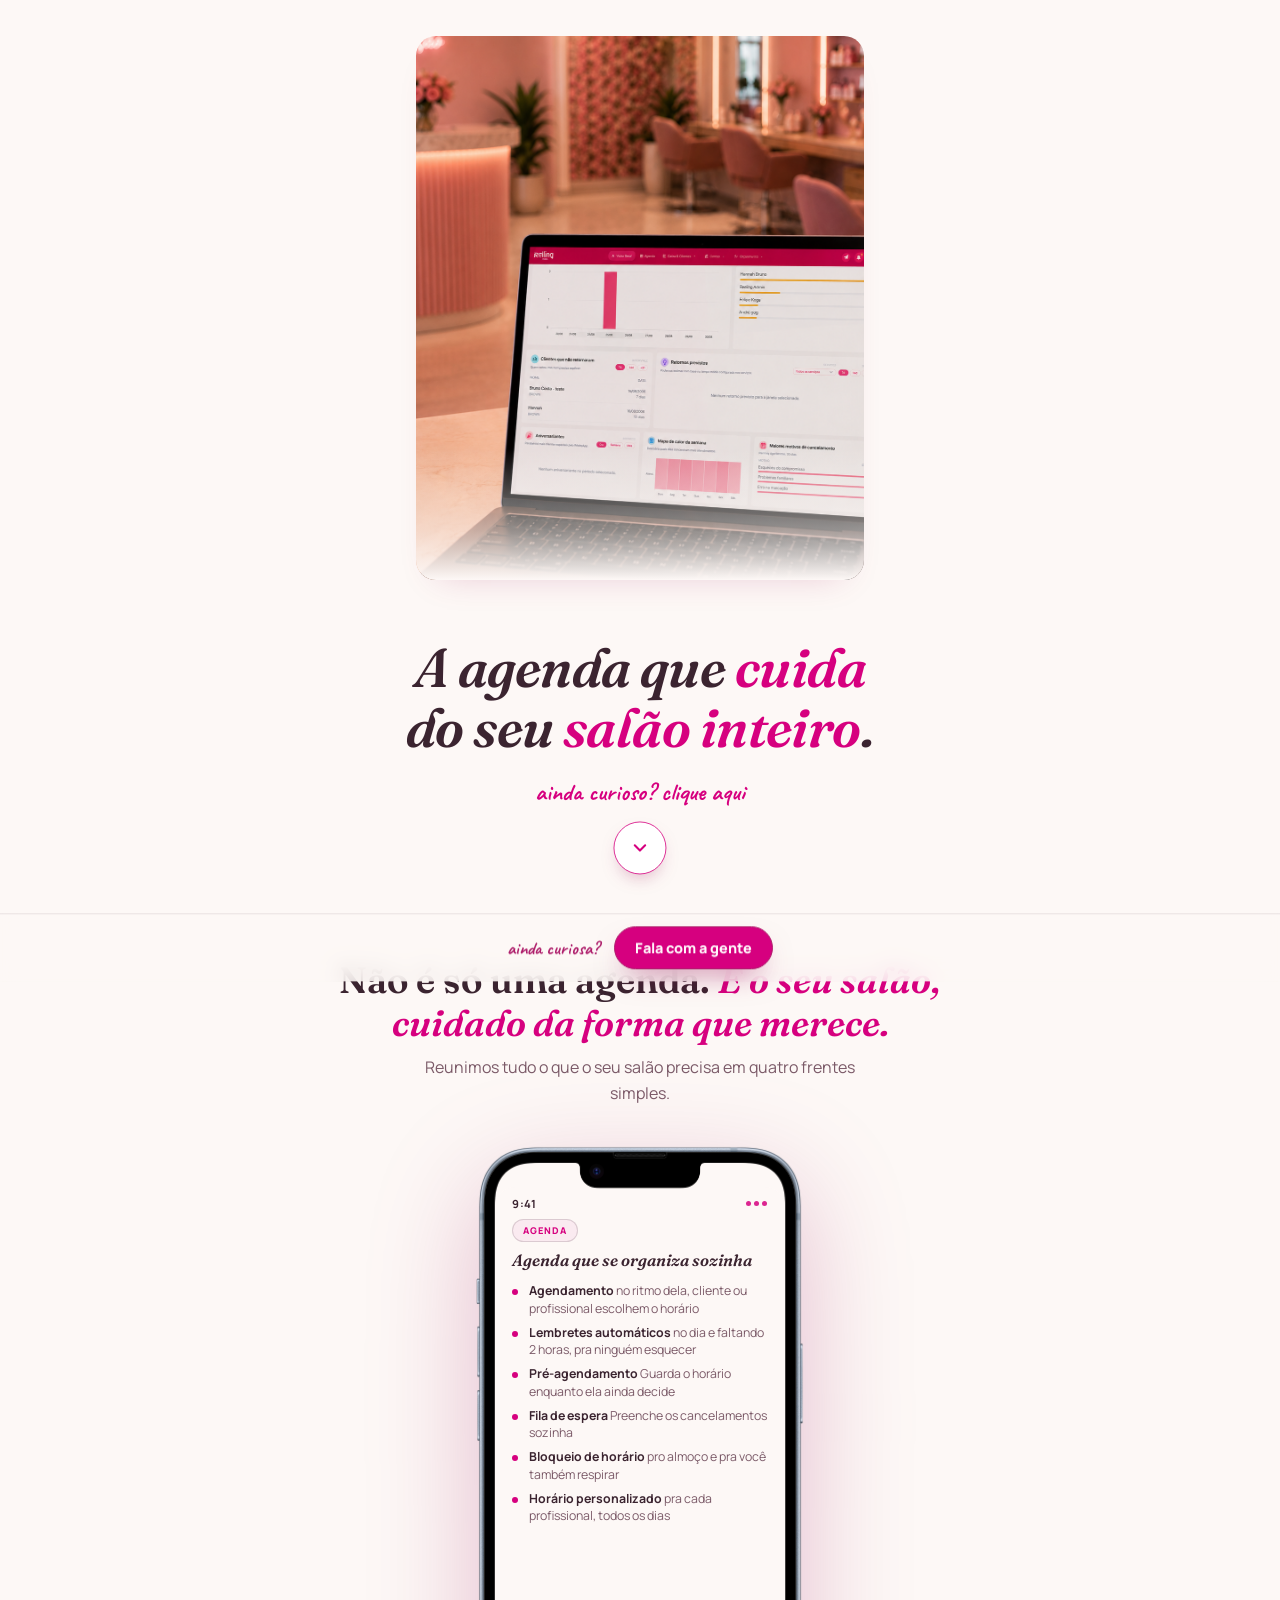
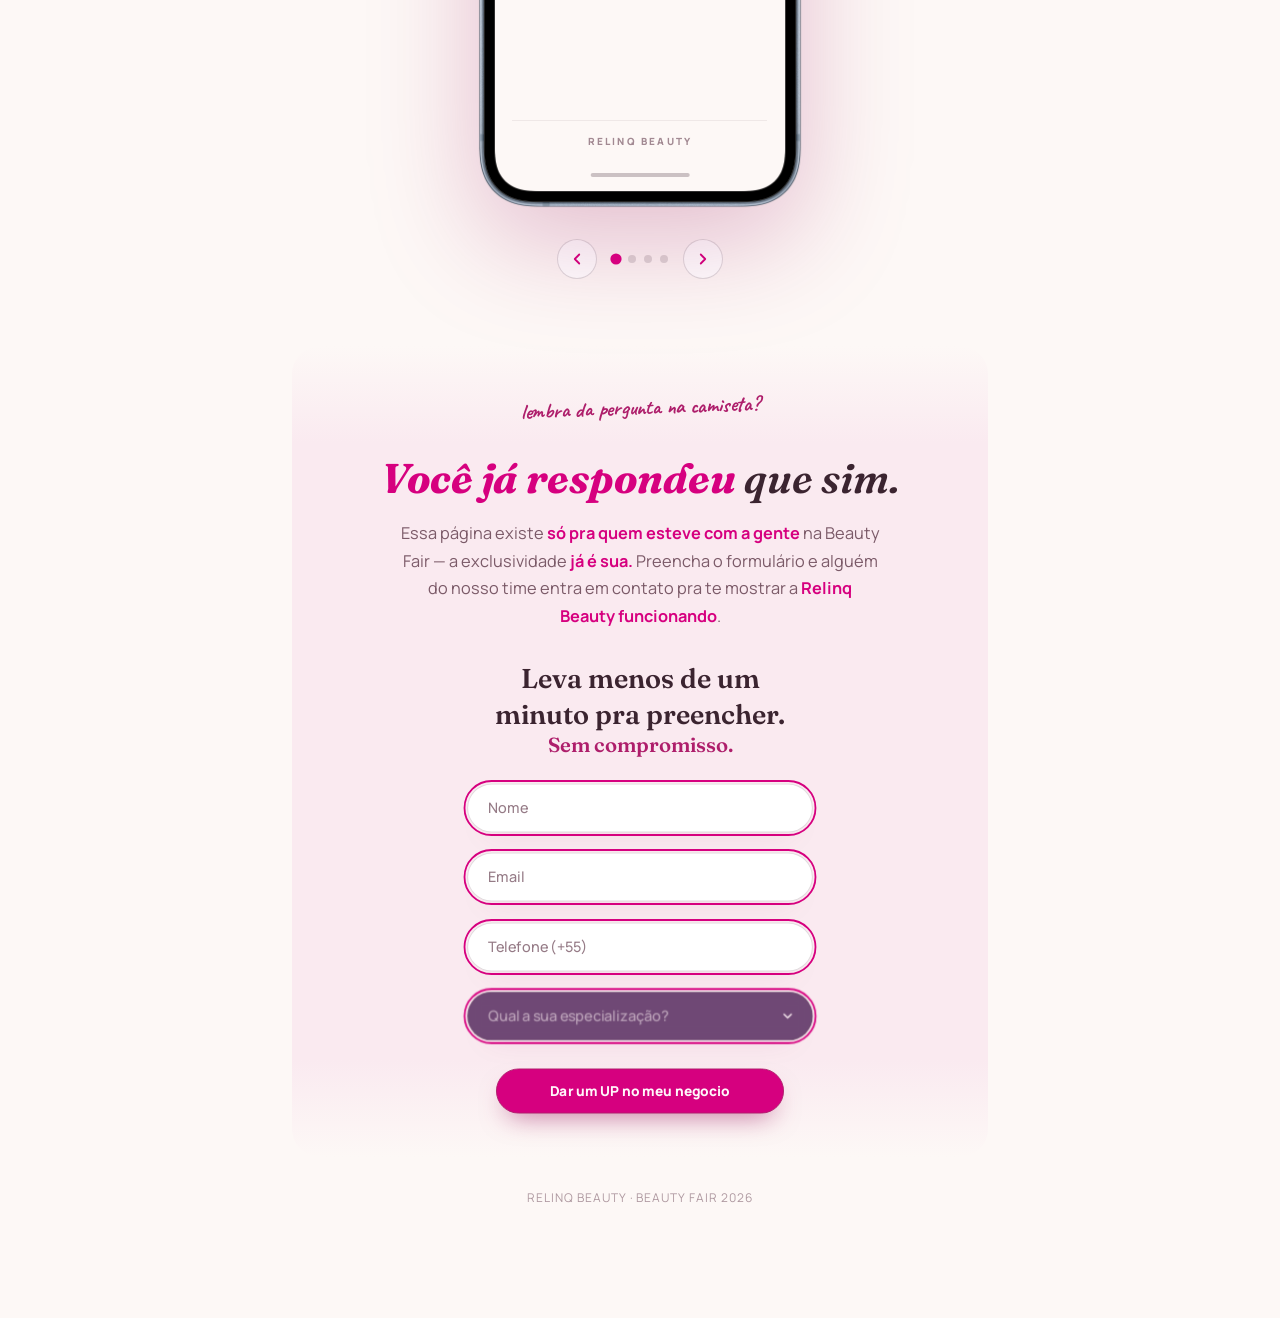
==== commit 4fc2b2b1: "hero atualizada" ====
--- a/index.html
+++ b/index.html
@@ -14,7 +14,7 @@
   <!-- ============ HERO ============ -->
   <header class="hero">
     <div class="hero-media">
-      <img src="assets/hero (Editado).png" alt="Profissional de beleza sorrindo num salão rosa, com o painel da Relinq Beauty aberto no notebook" />
+      <img src="assets/hero2.png" alt="Profissional de beleza sorrindo num salão rosa, com o painel da Relinq Beauty aberto no notebook" />
     </div>
 
     <div class="hero-copy">
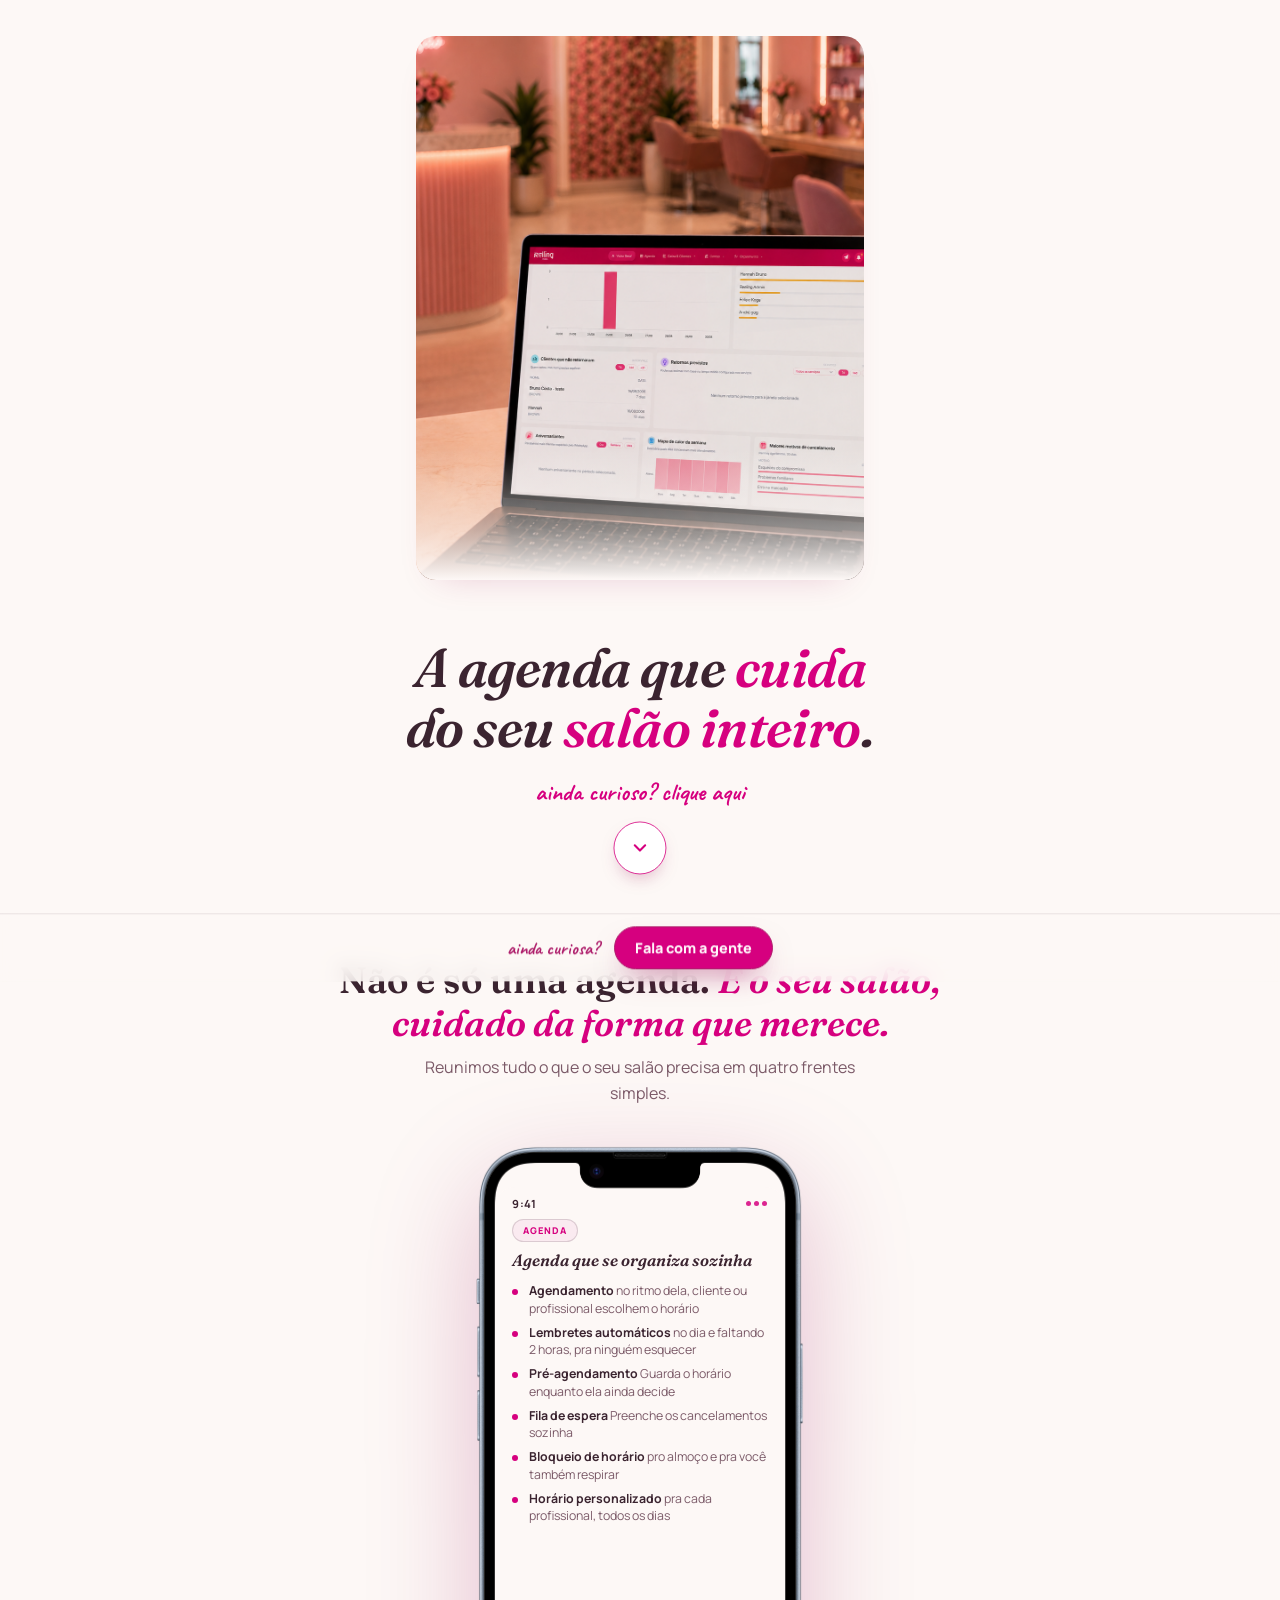
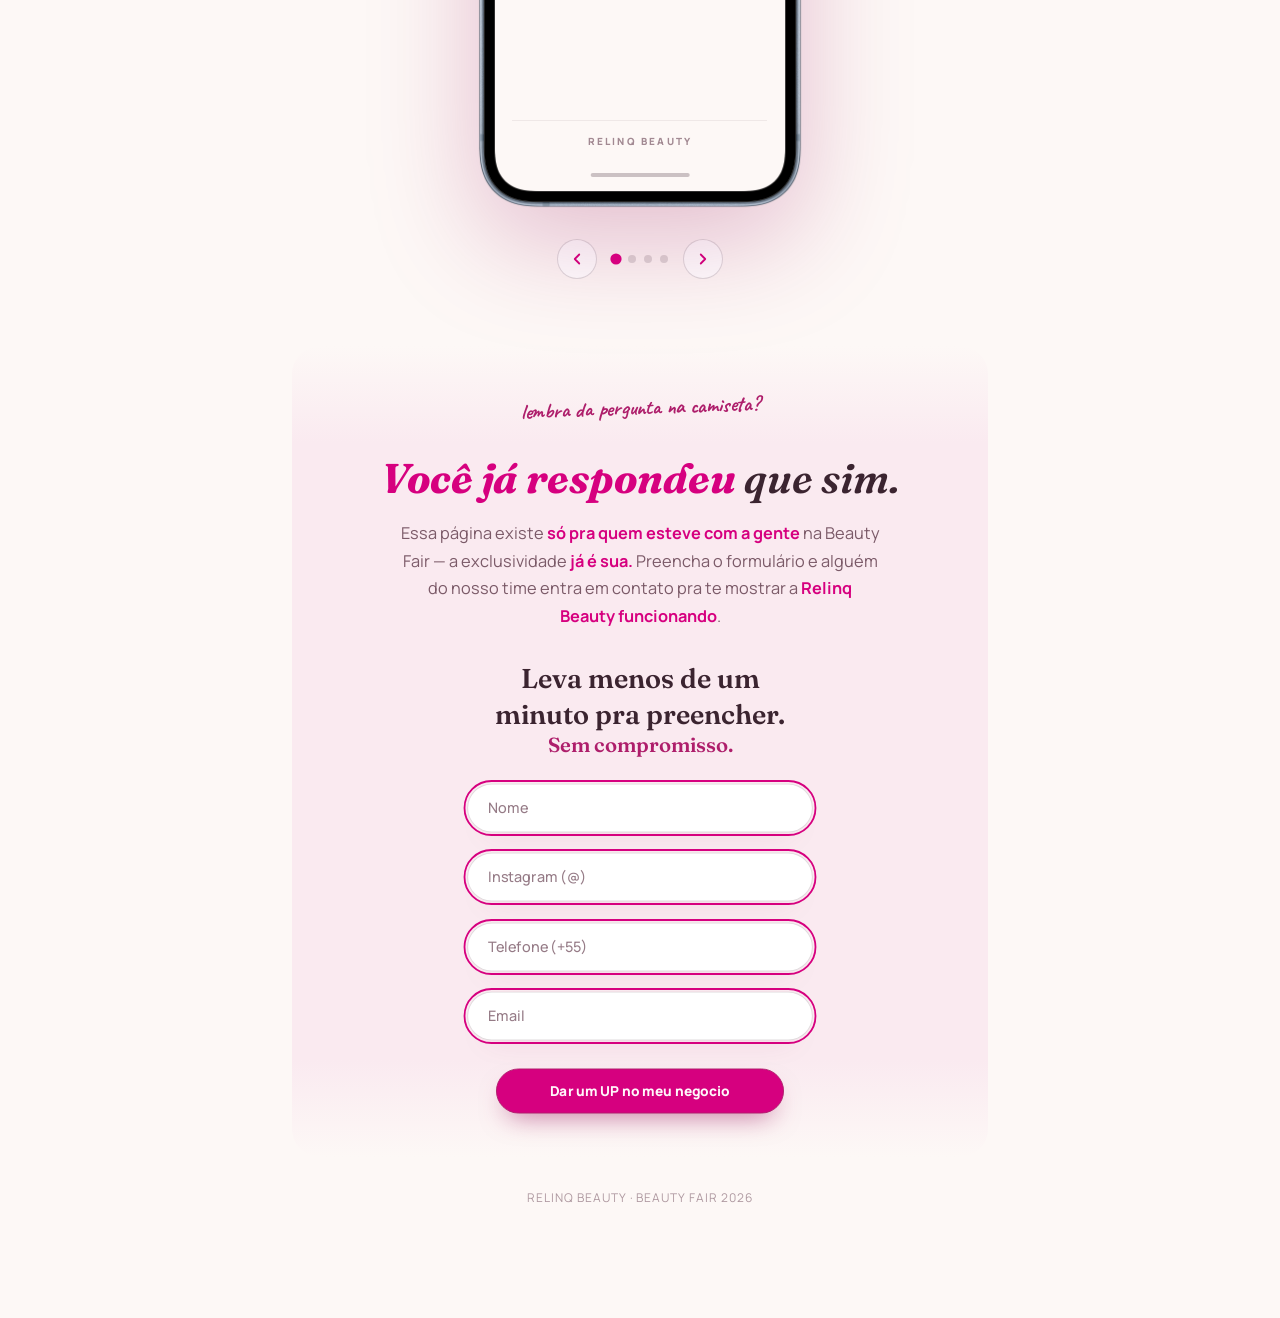
==== commit ae1faf93: "remoção da especialização do form" ====
--- a/index.html
+++ b/index.html
@@ -158,12 +158,24 @@
         <form action="" aria-labelledby="form-title">
           <h3 class="form-title" id="form-title">Leva menos de um minuto pra preencher. <span>Sem compromisso.</span></h3>
           <ul class="form">
-            <li><input type="text" placeholder="Nome" class="formField"></li>
-            <li>
-              <input type="email" placeholder="Email" class="formField" id="campoEmail" autocomplete="email" aria-describedby="erroEmail">
+            <li>
+              <input type="text" placeholder="Nome" class="formField" id="campoNome" autocomplete="name" aria-describedby="erroNome" required>
+              <p class="formError" id="erroNome" role="alert">Conta pra gente o seu nome.</p>
+            </li>
+            <li>
+              <input type="text" inputmode="text" placeholder="Instagram (@)" class="formField" id="campoInstagram" autocomplete="off" autocapitalize="off" autocorrect="off" spellcheck="false" aria-describedby="erroInstagram" required>
+              <p class="formError" id="erroInstagram" role="alert">Digite o @ do seu Instagram pra gente te achar.</p>
+            </li>
+            <li>
+              <input type="tel" inputmode="tel" autocomplete="tel" maxlength="16" placeholder="Telefone (+55)" class="formField" id="campoTelefone" aria-describedby="erroTelefone" required>
+              <p class="formError" id="erroTelefone" role="alert">Deixa um telefone pra gente entrar em contato.</p>
+            </li>
+            <li>
+              <input type="email" placeholder="Email" class="formField" id="campoEmail" autocomplete="email" aria-describedby="erroEmail" required>
               <p class="formError" id="erroEmail" role="alert">Digite um e-mail válido pra gente conseguir te responder.</p>
             </li>
-            <li><input type="tel" inputmode="tel" autocomplete="tel" maxlength="16" placeholder="Telefone (+55)" class="formField" id="campoTelefone"></li>
+            <!-- Especialização desativada por enquanto (ainda em decisão se volta pro formulário) -->
+            <!--
             <li>
               <div class="combo" id="especializacaoCombo">
                 <button type="button" class="formField formSelect is-placeholder" id="especializacao"
@@ -185,12 +197,14 @@
                 </ul>
                 <input type="hidden" name="especializacao" id="especializacaoValor">
               </div>
+              <p class="formError" id="erroEspecializacao" role="alert">Escolha a sua especialização.</p>
             </li>
             <li class="especializacao-outro" hidden>
               <input type="text" placeholder="Conta pra gente: qual a sua área?" class="formField" id="especializacao-outro" aria-label="Descreva a sua especialização">
-            </li>
+              <p class="formError" id="erroEspecializacaoOutro" role="alert">Conta pra gente qual é a sua área.</p>
+            </li>
+            -->
           </ul>
-          
           <button class="formBtn" type="submit" onclick="enviado(event)">Dar um UP no meu negocio</button>
         </form>
       </section>
--- a/style.css
+++ b/style.css
@@ -55,8 +55,15 @@
 }
 
 /* ---------- Barra de rolagem (paleta do site) ---------- */
+/* Fica oculta; só aparece enquanto a página está sendo rolada (JS adiciona
+   .is-scrolling no <html> e remove 1s depois que o movimento para). A largura
+   do trilho é reservada o tempo todo pra não haver deslocamento do layout. */
 html {
   scrollbar-width: thin;
+  scrollbar-color: transparent transparent;
+}
+
+html.is-scrolling {
   scrollbar-color: var(--magenta) transparent;
 }
 
@@ -66,13 +73,18 @@
 }
 
 ::-webkit-scrollbar-thumb {
-  background: var(--magenta);
+  background: transparent;
   border-radius: 999px;
   border: 3px solid transparent;
   background-clip: padding-box;
-}
-
-::-webkit-scrollbar-thumb:hover {
+  transition: background-color 0.35s ease;
+}
+
+html.is-scrolling::-webkit-scrollbar-thumb {
+  background: var(--magenta);
+}
+
+html.is-scrolling::-webkit-scrollbar-thumb:hover {
   background: var(--magenta-deep);
 }
 
@@ -970,7 +982,7 @@
   max-height: 264px;
   overflow-y: auto;
   -webkit-overflow-scrolling: touch;
-  background-color: color-mix(in srgb, #2c0736 82%, transparent);
+  background-color: color-mix(in srgb, #2c0736 66%, transparent);
   -webkit-backdrop-filter: blur(18px) saturate(1.4);
   backdrop-filter: blur(18px) saturate(1.4);
   border: 1px solid color-mix(in srgb, #F8E9EF 22%, transparent);
